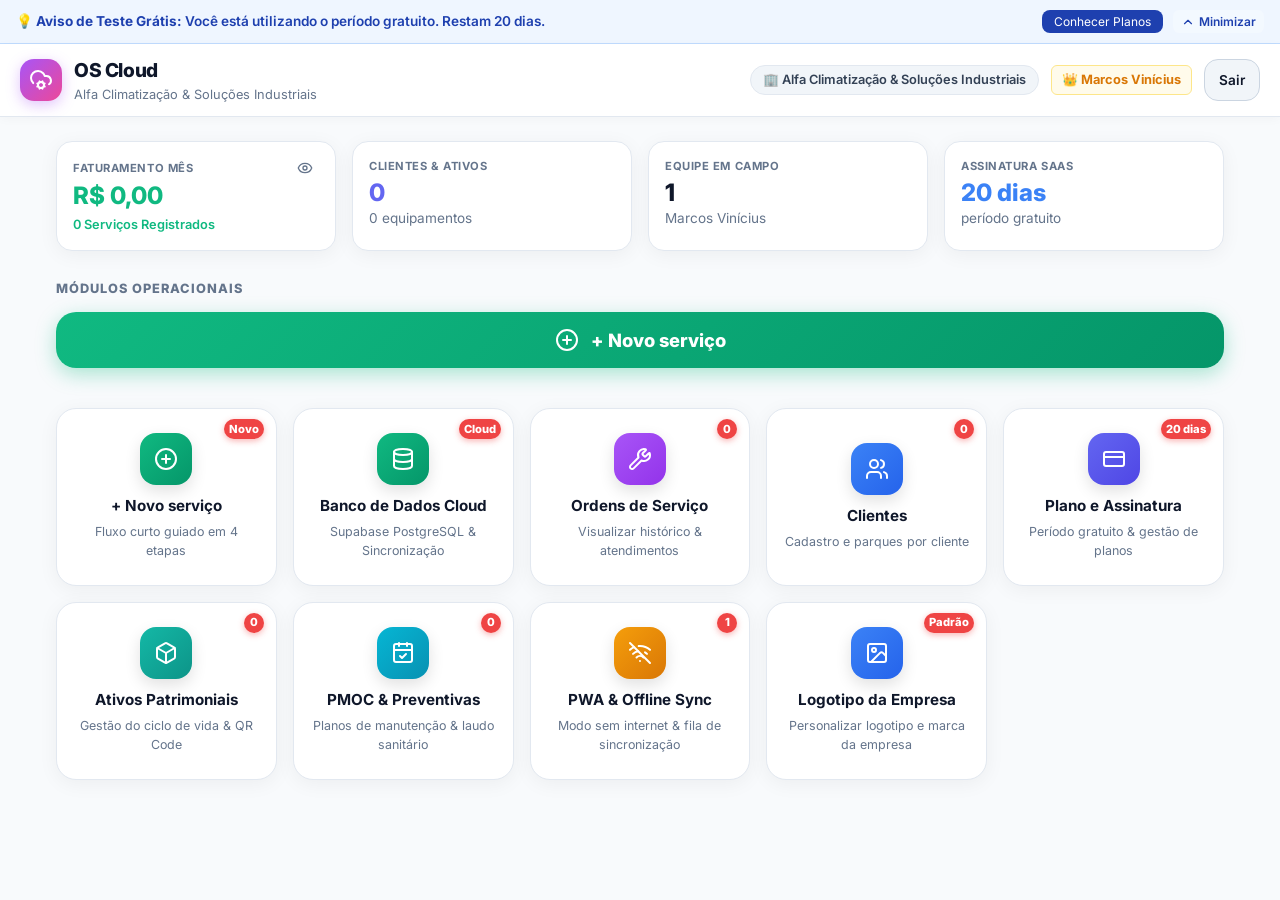
==== index.html @ 37342c92 "release: v2.4.0 altera nome do app para OS Cloud, torna banner de teste minimizavel, remove pill ONL" ====
<!DOCTYPE HTML>
<html lang="pt-BR">
<head>
  <meta charset="UTF-8">
  <meta name="viewport" content="width=device-width, initial-scale=1.0, maximum-scale=1.0, user-scalable=no">
  <title>OS Cloud - Gestão do Ciclo de Vida do Ativo Patrimonial</title>

  <!-- STEP 1: Force unregister ALL old Service Workers and purge ALL caches BEFORE anything loads -->
  <script>
    (function() {
      // Unregister all service workers
      if ('serviceWorker' in navigator) {
        navigator.serviceWorker.getRegistrations().then(function(registrations) {
          registrations.forEach(function(reg) {
            reg.unregister();
          });
        });
      }
      // Delete all caches
      if ('caches' in window) {
        caches.keys().then(function(names) {
          names.forEach(function(name) {
            caches.delete(name);
          });
        });
      }
    })();
  </script>

  <!-- PWA Manifest & Web Icons -->
  <link rel="manifest" href="manifest.json">
  <meta name="theme-color" content="#6366f1">
  <link rel="apple-touch-icon" href="https://cdn-icons-png.flaticon.com/512/3652/3652191.png">

  <!-- Fonts & Local Lucide Icons (Zero External CDN Dependency) -->
  <link rel="stylesheet" href="src/assets/styles/main.css?v=2.2.4">
  <script src="src/assets/js/lucide.min.js?v=2.2.4"></script>

  <!-- Live On-Screen Debug HUD & Error Boundary -->
  <script>
    (function() {
      window._debugLogs = [];
      function addDebugLog(type, msg) {
        var entry = '[' + new Date().toLocaleTimeString() + '] [' + type.toUpperCase() + '] ' + msg;
        window._debugLogs.push(entry);
        var hudContent = document.getElementById('debug-hud-logs');
        if (hudContent) {
          var line = document.createElement('div');
          line.style.color = type === 'error' ? '#f87171' : type === 'warn' ? '#fbbf24' : '#38bdf8';
          line.style.borderBottom = '1px solid rgba(255,255,255,0.05)';
          line.style.padding = '4px 0';
          line.textContent = entry;
          hudContent.appendChild(line);
          hudContent.scrollTop = hudContent.scrollHeight;
        }
        var countEl = document.getElementById('debug-hud-count');
        if (countEl && type === 'error') {
          window._errCount = (window._errCount || 0) + 1;
          countEl.textContent = window._errCount + ' erros';
          countEl.style.background = '#ef4444';
        }
      }

      var origLog = console.log, origWarn = console.warn, origErr = console.error;
      console.log = function() { origLog.apply(console, arguments); addDebugLog('log', Array.from(arguments).join(' ')); };
      console.warn = function() { origWarn.apply(console, arguments); addDebugLog('warn', Array.from(arguments).join(' ')); };
      console.error = function() { origErr.apply(console, arguments); addDebugLog('error', Array.from(arguments).join(' ')); };

      window.addEventListener('error', function(e) {
        addDebugLog('error', (e.message || 'Erro') + ' em ' + (e.filename || 'script') + ':' + e.lineno);
        var c = document.getElementById('public-view-container');
        if (c && !window._err) {
          window._err = true;
          c.style.display = 'block';
          c.innerHTML = '<div style="max-width:500px;margin:40px auto;padding:24px;background:#fff;border:2px solid #fecaca;border-radius:16px;text-align:center">' +
            '<h3 style="color:#991b1b;margin-bottom:12px">Erro de Execução</h3>' +
            '<p style="font-size:0.85rem;color:#64748b;background:#fef2f2;padding:10px;border-radius:8px;font-family:monospace;word-break:break-all;margin-bottom:16px">' + (e.message || 'Erro desconhecido') + '</p>' +
            '<button onclick="if(confirm(\'Limpar dados locais e recarregar?\')){localStorage.clear();location.reload()}" style="padding:12px 24px;background:#0f172a;color:#fff;border:none;border-radius:10px;font-weight:700;cursor:pointer">Limpar Cache e Recarregar</button>' +
            '</div>';
        }
      });
      window.addEventListener('unhandledrejection', function(e) {
        addDebugLog('error', 'Promise Rejeitada: ' + (e.reason ? e.reason.message || e.reason : 'Desconhecida'));
      });
    })();
  </script>
</head>
<body>

  <div id="app-root">
    <div id="trial-banner-container"></div>

    <header class="topbar">
      <div class="brand-container" id="btn-go-home" title="Ir para a Tela Inicial">
        <div id="brand-logo-wrapper" style="display: flex; align-items: center; gap: 10px;">
          <div class="brand-icon" id="brand-default-icon">
            <i data-lucide="cloud-cog"></i>
          </div>
          <img id="brand-custom-logo" style="display: none; height: 38px; max-width: 160px; object-fit: contain; border-radius: 6px;" alt="Logotipo">
        </div>
        <div>
          <div class="brand-title">OS Cloud</div>
          <div style="font-size: 0.8rem; color: var(--text-muted);" id="header-company-name">Plataforma de Manutenção & Ativos</div>
        </div>
      </div>
      <div class="topbar-right" id="header-topbar-right"></div>
    </header>

    <main class="main-container">
      <div id="public-view-container"></div>

      <div id="private-view-container" style="display: none;">
        <div class="kpi-row" id="kpi-summary-row">
          <div class="kpi-card">
            <div class="kpi-label">FATURAMENTO MÊS</div>
            <div class="kpi-value" style="color: #10b981;">R$ 0.00</div>
            <div class="kpi-sub">Serviços Registrados</div>
          </div>
          <div class="kpi-card">
            <div class="kpi-label">CLIENTES & ATIVOS</div>
            <div class="kpi-value" style="color: #6366f1;">0</div>
            <div style="font-size: 0.85rem; color: var(--text-muted);">equipamentos</div>
          </div>
          <div class="kpi-card">
            <div class="kpi-label">EQUIPE EM CAMPO</div>
            <div class="kpi-value">1</div>
            <div style="font-size: 0.85rem; color: var(--text-muted);">técnicos ativos</div>
          </div>
          <div class="kpi-card">
            <div class="kpi-label">ASSINATURA SAAS</div>
            <div class="kpi-value" style="color: #3b82f6;">30 dias</div>
            <div style="font-size: 0.85rem; color: var(--text-muted);">período gratuito</div>
          </div>
        </div>

        <div class="navigation-bar" id="navigation-bar" style="display: none;">
          <button class="btn-back" id="btn-nav-back">
            <i data-lucide="arrow-left"></i>
            <span>Voltar ao Nível Anterior</span>
          </button>
          <div class="breadcrumbs" id="breadcrumb-trail">
            <span class="active">Painel Principal</span>
          </div>
        </div>

        <div class="section-heading" id="section-heading">MÓDULOS OPERACIONAIS</div>
        <div class="block-grid" id="block-grid-container"></div>
        <div id="content-view-container" style="display: none;"></div>
      </div>
    </main>
  </div>

  <!-- Register the new pass-through Service Worker (replaces old caching one) -->
  <script>
    if ('serviceWorker' in navigator) {
      navigator.serviceWorker.register('./sw.js?v=2.4.0').catch(function() {});
    }
  </script>

  <!-- Application Logic -->
  <script type="module" src="src/app.js?v=2.4.0"></script>

</body>
</html>
---- src/assets/styles/main.css ----
/* ==========================================================================
   SAAS ASSET MANAGEMENT - EXACT LIGHT THEME & BLOCK CARDS (MISSOES-DA-LOJA MATCH)
   ========================================================================== */

@import url('https://fonts.googleapis.com/css2?family=Inter:wght@400;500;600;700;800&family=Outfit:wght@500;600;700;800&display=swap');

:root {
  /* Light Theme Palette (Exact Match missoes-da-loja) */
  --bg-primary: #f8fafc;         /* Soft Off-White Background */
  --bg-secondary: #ffffff;       /* Pure White Cards */
  --bg-card: #ffffff;            /* Card White */
  --bg-card-hover: #ffffff;
  
  --border-color: #e2e8f0;       /* Light Gray Border */
  --border-hover: #cbd5e1;

  --text-main: #0f172a;          /* Dark Slate Text */
  --text-muted: #64748b;         /* Muted Gray Text */

  /* Primary Brand Color */
  --primary: #6366f1;            /* Indigo Primary */
  --primary-hover: #4f46e5;

  /* Status Colors */
  --success: #10b981;
  --warning: #f59e0b;
  --danger: #ef4444;
  --info: #3b82f6;

  /* Card Geometry */
  --radius-sm: 8px;
  --radius-md: 14px;
  --radius-lg: 20px;            /* Missoes Rounded Card */
  --radius-full: 9999px;

  --shadow-card: 0 4px 20px rgba(0, 0, 0, 0.05);
  --shadow-hover: 0 12px 28px rgba(0, 0, 0, 0.09);

  --font-body: 'Inter', system-ui, -apple-system, sans-serif;
  --font-heading: 'Outfit', system-ui, -apple-system, sans-serif;
}

/* Base Resets */
*, *::before, *::after {
  box-sizing: border-box;
  margin: 0;
  padding: 0;
}

html, body {
  width: 100%;
  overflow-x: hidden;
  -webkit-tap-highlight-color: transparent;
}

body {
  font-family: var(--font-body);
  background-color: var(--bg-primary);
  color: var(--text-main);
  line-height: 1.5;
  min-height: 100vh;
  -webkit-font-smoothing: antialiased;
}

h1, h2, h3, h4, h5, h6 {
  font-family: var(--font-heading);
  font-weight: 700;
  color: var(--text-main);
  line-height: 1.2;
}

button, input, select, textarea {
  font-family: inherit;
  font-size: inherit;
  color: inherit;
}

#app-root {
  display: flex;
  flex-direction: column;
  min-height: 100vh;
  width: 100%;
}

/* Prominent Main Action Button '+ Novo serviço' */
.main-new-service-bar {
  margin-bottom: 24px;
  display: flex;
  gap: 16px;
  align-items: center;
}

.btn-main-new-service {
  flex: 1;
  padding: 16px 28px;
  font-size: 1.15rem;
  font-weight: 800;
  background: linear-gradient(135deg, #10b981, #059669);
  color: #ffffff;
  border-radius: var(--radius-lg);
  border: none;
  box-shadow: 0 6px 20px rgba(16, 185, 129, 0.35);
  cursor: pointer;
  display: inline-flex;
  align-items: center;
  justify-content: center;
  gap: 12px;
  transition: all 0.25s cubic-bezier(0.4, 0, 0.2, 1);
  min-height: 48px;
}

.btn-main-new-service:hover {
  transform: translateY(-2px);
  box-shadow: 0 10px 28px rgba(16, 185, 129, 0.45);
  background: linear-gradient(135deg, #059669, #047857);
}

/* Wizard Styles */
.card-selected {
  border: 2px solid var(--primary) !important;
  background-color: #f0f9ff !important;
}

.photo-thumbnails-grid {
  display: flex;
  gap: 12px;
  flex-wrap: wrap;
}

/* Trial Banner Top Bar */
.trial-banner {
  background-color: #eff6ff;
  border-bottom: 1px solid #bfdbfe;
  color: #1e40af;
  padding: 8px 16px;
  display: flex;
  align-items: center;
  justify-content: space-between;
  font-size: 0.85rem;
  font-weight: 600;
  z-index: 60;
  flex-wrap: wrap;
  gap: 8px;
}

.trial-banner .btn-trial-action {
  padding: 4px 12px;
  font-size: 0.75rem;
  background-color: #1e40af;
  color: #ffffff;
  border-radius: var(--radius-sm);
  border: none;
  cursor: pointer;
}

/* Header Topbar - Clean White Style */
.topbar {
  min-height: 70px;
  background-color: #ffffff;
  border-bottom: 1px solid var(--border-color);
  display: flex;
  align-items: center;
  justify-content: space-between;
  padding: 12px 20px;
  position: sticky;
  top: 0;
  z-index: 50;
  box-shadow: 0 2px 10px rgba(0, 0, 0, 0.03);
  flex-wrap: wrap;
  gap: 12px;
}

.brand-container {
  display: flex;
  align-items: center;
  gap: 12px;
  cursor: pointer;
}

.brand-icon {
  width: 42px;
  height: 42px;
  background: linear-gradient(135deg, #a855f7, #ec4899);
  border-radius: 14px;
  display: flex;
  align-items: center;
  justify-content: center;
  color: #ffffff;
  box-shadow: 0 4px 14px rgba(168, 85, 247, 0.35);
  flex-shrink: 0;
}

.brand-title {
  font-size: 1.2rem;
  font-weight: 800;
  color: #0f172a;
  letter-spacing: -0.02em;
}

.topbar-right {
  display: flex;
  align-items: center;
  gap: 12px;
  flex-wrap: wrap;
}

.tenant-pill {
  display: flex;
  align-items: center;
  gap: 6px;
  background-color: #f1f5f9;
  border: 1px solid #e2e8f0;
  padding: 4px 12px;
  border-radius: var(--radius-full);
  font-size: 0.8rem;
  color: #475569;
  font-weight: 600;
}

.user-role-badge {
  display: flex;
  align-items: center;
  gap: 6px;
  font-size: 0.8rem;
  font-weight: 700;
  color: #d97706;
  background: #fffbeb;
  padding: 4px 10px;
  border-radius: 6px;
  border: 1px solid #fde68a;
}

/* Main Container & Breadcrumbs Bar */
.main-container {
  max-width: 1200px;
  width: 100%;
  margin: 0 auto;
  padding: 24px 16px;
  flex: 1;
}

.navigation-bar {
  display: flex;
  align-items: center;
  justify-content: space-between;
  margin-bottom: 24px;
  padding: 12px 16px;
  background-color: #ffffff;
  border: 1px solid var(--border-color);
  border-radius: var(--radius-md);
  box-shadow: 0 2px 8px rgba(0, 0, 0, 0.03);
  flex-wrap: wrap;
  gap: 10px;
}

.btn-back {
  display: inline-flex;
  align-items: center;
  gap: 8px;
  padding: 8px 16px;
  background-color: #f1f5f9;
  border: 1px solid #cbd5e1;
  border-radius: var(--radius-md);
  color: #1e293b;
  font-weight: 600;
  font-size: 0.85rem;
  cursor: pointer;
  transition: all 0.2s ease;
  min-height: 40px;
}

.btn-back:hover {
  background-color: #0f172a;
  color: #ffffff;
  border-color: #0f172a;
}

.breadcrumbs {
  display: flex;
  align-items: center;
  gap: 6px;
  font-size: 0.85rem;
  color: var(--text-muted);
  flex-wrap: wrap;
}

.breadcrumbs span.active {
  color: #0f172a;
  font-weight: 700;
}

/* Top Summary KPI Cards */
.kpi-row {
  display: grid;
  grid-template-columns: repeat(auto-fit, minmax(180px, 1fr));
  gap: 16px;
  margin-bottom: 28px;
}

.kpi-card {
  background-color: #ffffff;
  border: 1px solid var(--border-color);
  border-radius: 16px;
  padding: 16px;
  box-shadow: var(--shadow-card);
}

.kpi-label {
  font-size: 0.7rem;
  font-weight: 700;
  text-transform: uppercase;
  color: #64748b;
  letter-spacing: 0.05em;
  margin-bottom: 4px;
}

.kpi-value {
  font-size: 1.5rem;
  font-weight: 800;
  color: #0f172a;
  line-height: 1.2;
}

.kpi-sub {
  font-size: 0.8rem;
  font-weight: 600;
  color: #10b981;
  margin-top: 4px;
}

/* Section Title: MÓDULOS */
.section-heading {
  font-size: 0.8rem;
  font-weight: 800;
  text-transform: uppercase;
  letter-spacing: 0.08em;
  color: #64748b;
  margin-bottom: 14px;
}

/* Block Grid Layout (Exact missoes-da-loja Module Cards) */
.block-grid {
  display: grid;
  grid-template-columns: repeat(auto-fill, minmax(220px, 1fr));
  gap: 16px;
  margin-bottom: 32px;
}

.block-card {
  background-color: #ffffff;
  border: 1px solid var(--border-color);
  border-radius: var(--radius-lg);
  padding: 24px 16px;
  display: flex;
  flex-direction: column;
  align-items: center;
  justify-content: center;
  text-align: center;
  gap: 12px;
  cursor: pointer;
  position: relative;
  transition: all 0.25s cubic-bezier(0.4, 0, 0.2, 1);
  box-shadow: var(--shadow-card);
  min-height: 150px;
}

.block-card:hover, .block-card:active {
  transform: translateY(-2px);
  box-shadow: var(--shadow-hover);
  border-color: #cbd5e1;
}

/* Vibrant Squircle Icon Container */
.block-icon-box {
  width: 52px;
  height: 52px;
  border-radius: 16px;
  display: flex;
  align-items: center;
  justify-content: center;
  color: #ffffff;
  font-size: 1.5rem;
  box-shadow: 0 6px 16px rgba(0, 0, 0, 0.12);
  flex-shrink: 0;
}

/* Individual Module Icon Color Variants */
.icon-box-emerald { background: linear-gradient(135deg, #10b981, #059669); }
.icon-box-teal    { background: linear-gradient(135deg, #14b8a6, #0d9488); }
.icon-box-purple  { background: linear-gradient(135deg, #a855f7, #9333ea); }
.icon-box-indigo  { background: linear-gradient(135deg, #6366f1, #4f46e5); }
.icon-box-blue    { background: linear-gradient(135deg, #3b82f6, #2563eb); }
.icon-box-cyan    { background: linear-gradient(135deg, #06b6d4, #0891b2); }
.icon-box-pink    { background: linear-gradient(135deg, #ec4899, #db2777); }
.icon-box-orange  { background: linear-gradient(135deg, #f97316, #ea580c); }
.icon-box-amber   { background: linear-gradient(135deg, #f59e0b, #d97706); }
.icon-box-dark    { background: linear-gradient(135deg, #475569, #334155); }

.block-card-title {
  font-size: 0.95rem;
  font-weight: 700;
  color: #0f172a;
  line-height: 1.2;
}

.block-card-desc {
  font-size: 0.78rem;
  color: #64748b;
  margin-top: -4px;
}

/* Red Notification Pill */
.notification-badge {
  position: absolute;
  top: 10px;
  right: 12px;
  background-color: #ef4444;
  color: #ffffff;
  font-size: 0.7rem;
  font-weight: 800;
  min-width: 20px;
  height: 20px;
  border-radius: 9999px;
  display: flex;
  align-items: center;
  justify-content: center;
  padding: 0 5px;
  box-shadow: 0 2px 6px rgba(239, 68, 68, 0.4);
}

/* Public Landing Page & Auth Styles */
.public-landing-container {
  max-width: 1100px;
  margin: 0 auto;
}

.hero-section {
  text-align: center;
  padding: 32px 16px 24px;
}

.hero-title {
  font-size: 1.8rem;
  font-weight: 800;
  color: #0f172a;
  letter-spacing: -0.03em;
  margin-bottom: 12px;
  line-height: 1.2;
}

.hero-description {
  font-size: 0.95rem;
  color: #475569;
  max-width: 750px;
  margin: 0 auto 24px;
}

.hero-actions {
  display: flex;
  gap: 12px;
  justify-content: center;
  flex-wrap: wrap;
  margin-bottom: 20px;
}

.btn-hero-primary, .btn-hero-secondary {
  padding: 12px 20px;
  font-size: 0.95rem;
  font-weight: 700;
  border-radius: var(--radius-md);
  min-height: 44px;
}

.btn-hero-primary {
  background: linear-gradient(135deg, #6366f1, #4f46e5);
  color: #ffffff;
  border: none;
  box-shadow: 0 6px 20px rgba(99, 102, 241, 0.35);
}

.btn-hero-secondary {
  background-color: #ffffff;
  color: #0f172a;
  border: 1px solid #cbd5e1;
}

.auth-card-wrapper {
  max-width: 480px;
  margin: 20px auto;
}

.auth-card {
  padding: 24px 20px;
}

/* White Standard Cards & Tables */
.card {
  background-color: #ffffff;
  border: 1px solid var(--border-color);
  border-radius: var(--radius-lg);
  padding: 20px 16px;
  margin-bottom: 20px;
  box-shadow: var(--shadow-card);
}

.btn {
  display: inline-flex;
  align-items: center;
  justify-content: center;
  gap: 8px;
  padding: 10px 18px;
  border-radius: var(--radius-md);
  font-weight: 600;
  font-size: 0.875rem;
  cursor: pointer;
  border: none;
  transition: all 0.2s ease;
  min-height: 42px;
}

.btn-primary {
  background: #0f172a;
  color: #ffffff;
  box-shadow: 0 4px 12px rgba(15, 23, 42, 0.2);
}

.btn-secondary {
  background-color: #f1f5f9;
  color: #0f172a;
  border: 1px solid #cbd5e1;
}

/* Modals */
.modal-overlay {
  position: fixed;
  top: 0; left: 0; right: 0; bottom: 0;
  background-color: rgba(15, 23, 42, 0.6);
  backdrop-filter: blur(4px);
  z-index: 100;
  display: flex;
  align-items: center;
  justify-content: center;
  opacity: 0;
  pointer-events: none;
  transition: opacity 0.25s ease;
  padding: 16px;
}

.modal-overlay.active {
  opacity: 1;
  pointer-events: auto;
}

.modal-card {
  background-color: #ffffff;
  border: 1px solid var(--border-color);
  border-radius: var(--radius-lg);
  width: 100%;
  max-width: 650px;
  max-height: 90vh;
  overflow-y: auto;
  padding: 20px 16px;
  box-shadow: 0 20px 40px rgba(0, 0, 0, 0.15);
}

/* Forms */
.form-group { margin-bottom: 16px; }
.form-label { display: block; font-size: 0.85rem; font-weight: 600; margin-bottom: 6px; color: #475569; }
.form-control { width: 100%; padding: 10px 12px; background-color: #f8fafc; border: 1px solid #cbd5e1; border-radius: var(--radius-md); color: #0f172a; outline: none; transition: border-color 0.2s; font-size: 0.9rem; min-height: 42px; }

/* Tables Responsive Wrapper */
.table-wrapper { background-color: #ffffff; border: 1px solid var(--border-color); border-radius: var(--radius-lg); overflow-x: auto; width: 100%; }
table { width: 100%; border-collapse: collapse; text-align: left; min-width: 500px; }
th { background-color: #f8fafc; padding: 12px 14px; font-size: 0.75rem; text-transform: uppercase; color: #64748b; font-weight: 700; border-bottom: 1px solid var(--border-color); }
td { padding: 12px 14px; border-bottom: 1px solid var(--border-color); font-size: 0.85rem; }

/* MOBILE RESPONSIVE QUERIES (< 640px) */
@media (max-width: 640px) {
  .topbar {
    padding: 10px 12px;
    min-height: 60px;
  }

  .brand-title {
    font-size: 1rem;
  }

  .block-grid {
    grid-template-columns: repeat(2, 1fr);
    gap: 12px;
  }

  .block-card {
    padding: 18px 10px;
    min-height: 130px;
  }

  .block-icon-box {
    width: 44px;
    height: 44px;
    font-size: 1.3rem;
  }

  .block-card-title {
    font-size: 0.85rem;
  }

  .block-card-desc {
    font-size: 0.72rem;
  }

  .kpi-row {
    grid-template-columns: repeat(2, 1fr);
    gap: 10px;
  }

  .kpi-card {
    padding: 12px;
  }

  .kpi-value {
    font-size: 1.25rem;
  }

  .btn-main-new-service {
    padding: 12px 16px;
    font-size: 1rem;
  }
}
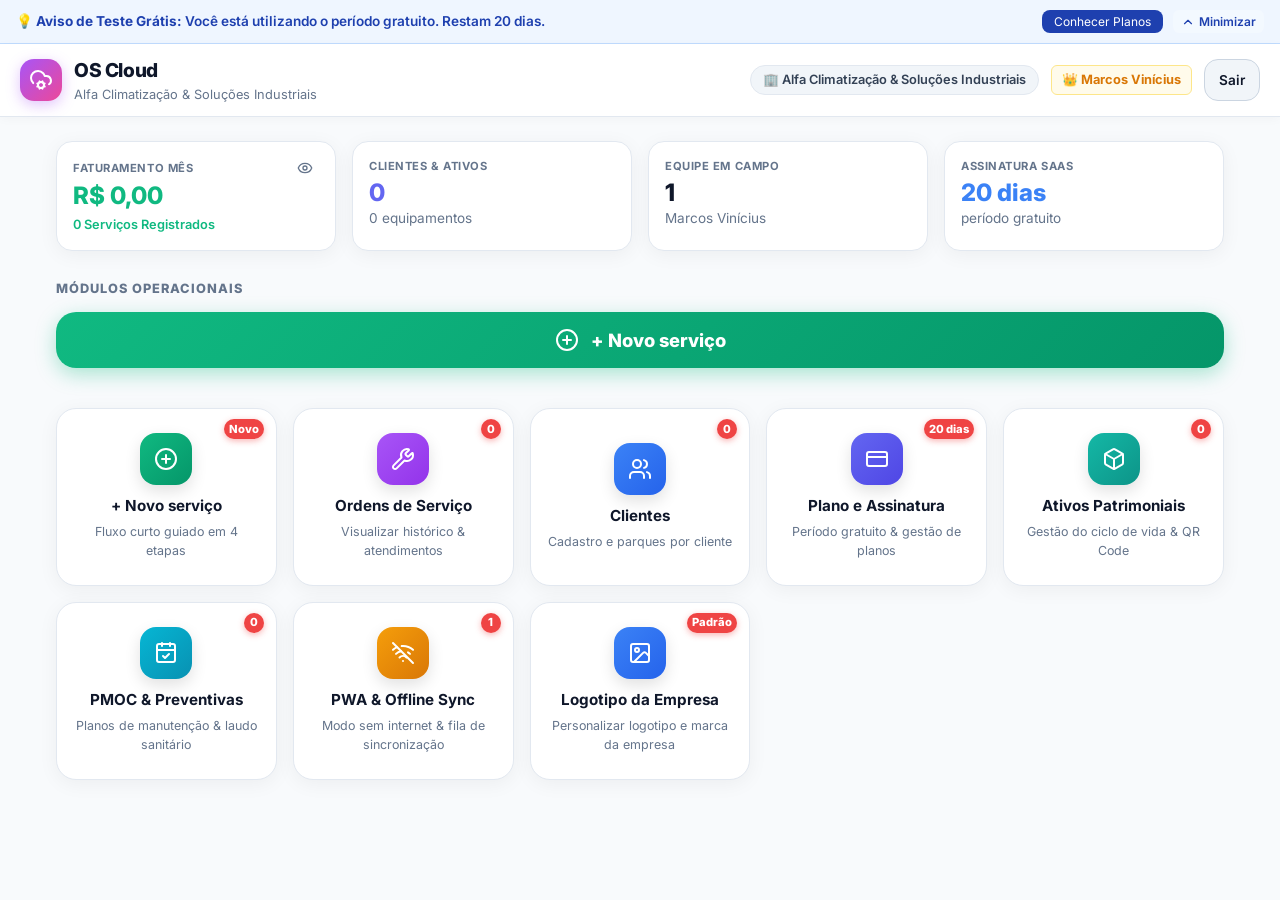
==== commit d4128dfb: "release: v2.5.0 remove modulo de configuracao manual de banco de dados cloud do painel principal" ====
--- a/index.html
+++ b/index.html
@@ -153,12 +153,12 @@
   <!-- Register the new pass-through Service Worker (replaces old caching one) -->
   <script>
     if ('serviceWorker' in navigator) {
-      navigator.serviceWorker.register('./sw.js?v=2.4.0').catch(function() {});
+      navigator.serviceWorker.register('./sw.js?v=2.5.0').catch(function() {});
     }
   </script>
 
   <!-- Application Logic -->
-  <script type="module" src="src/app.js?v=2.4.0"></script>
+  <script type="module" src="src/app.js?v=2.5.0"></script>
 
 </body>
 </html>
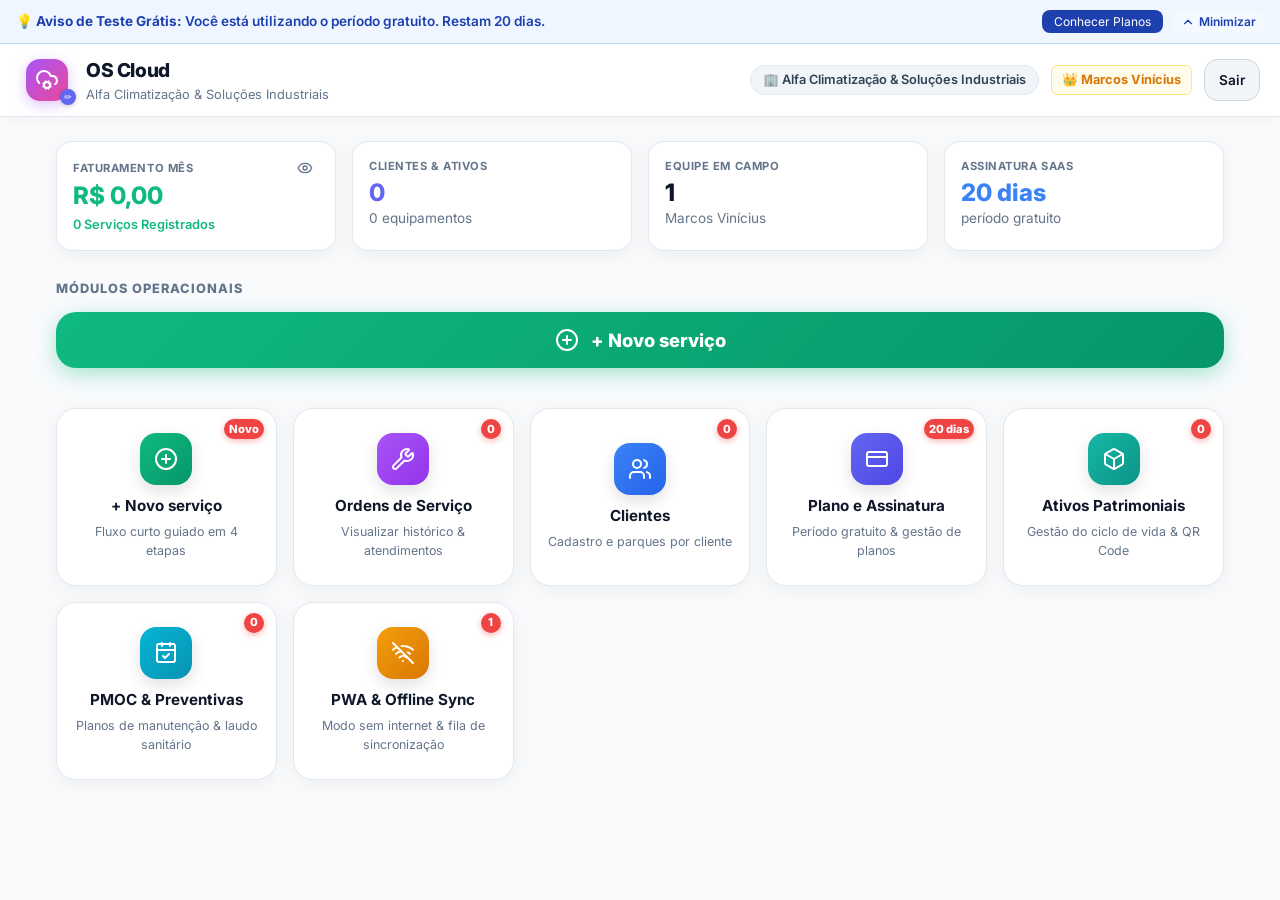
==== commit 3d3975c9: "release: v2.6.0 purga cards de Banco de Dados e Logotipo dos modulos e habilita clique direto no ico" ====
--- a/index.html
+++ b/index.html
@@ -91,14 +91,17 @@
     <div id="trial-banner-container"></div>
 
     <header class="topbar">
-      <div class="brand-container" id="btn-go-home" title="Ir para a Tela Inicial">
-        <div id="brand-logo-wrapper" style="display: flex; align-items: center; gap: 10px;">
+      <div class="brand-container">
+        <div id="brand-logo-wrapper" title="Clique no ícone para personalizar o logotipo da sua empresa" style="display: flex; align-items: center; gap: 10px; cursor: pointer; position: relative; padding: 2px 6px; border-radius: 8px; transition: all 0.2s;" onmouseover="this.style.backgroundColor='rgba(99, 102, 241, 0.08)'" onmouseout="this.style.backgroundColor='transparent'">
           <div class="brand-icon" id="brand-default-icon">
             <i data-lucide="cloud-cog"></i>
           </div>
           <img id="brand-custom-logo" style="display: none; height: 38px; max-width: 160px; object-fit: contain; border-radius: 6px;" alt="Logotipo">
+          <div style="position: absolute; bottom: -2px; right: -2px; background: var(--primary); color: #fff; border-radius: 50%; width: 16px; height: 16px; display: flex; align-items: center; justify-content: center; font-size: 9px; box-shadow: 0 1px 4px rgba(0,0,0,0.2);">
+            ✏️
+          </div>
         </div>
-        <div>
+        <div id="btn-go-home" title="Ir para a Tela Inicial" style="cursor: pointer;">
           <div class="brand-title">OS Cloud</div>
           <div style="font-size: 0.8rem; color: var(--text-muted);" id="header-company-name">Plataforma de Manutenção & Ativos</div>
         </div>
@@ -153,12 +156,12 @@
   <!-- Register the new pass-through Service Worker (replaces old caching one) -->
   <script>
     if ('serviceWorker' in navigator) {
-      navigator.serviceWorker.register('./sw.js?v=2.5.0').catch(function() {});
+      navigator.serviceWorker.register('./sw.js?v=2.6.0').catch(function() {});
     }
   </script>
 
   <!-- Application Logic -->
-  <script type="module" src="src/app.js?v=2.5.0"></script>
+  <script type="module" src="src/app.js?v=2.6.0"></script>
 
 </body>
 </html>
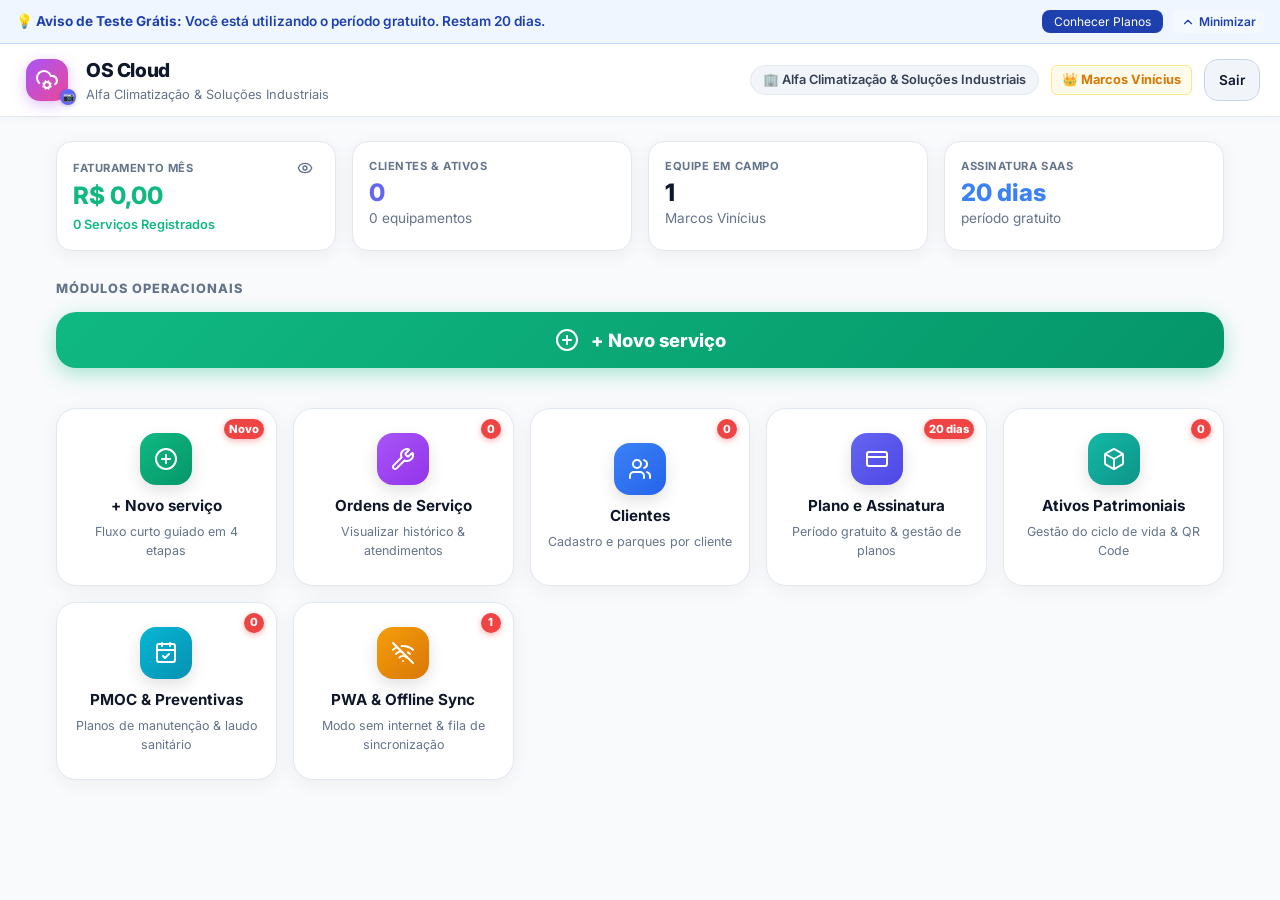
==== commit eb0930f5: "release: v2.7.0 seletor de arquivo direto ao clicar no logotipo da marca sem cards intermediarios" ====
--- a/index.html
+++ b/index.html
@@ -92,13 +92,14 @@
 
     <header class="topbar">
       <div class="brand-container">
-        <div id="brand-logo-wrapper" title="Clique no ícone para personalizar o logotipo da sua empresa" style="display: flex; align-items: center; gap: 10px; cursor: pointer; position: relative; padding: 2px 6px; border-radius: 8px; transition: all 0.2s;" onmouseover="this.style.backgroundColor='rgba(99, 102, 241, 0.08)'" onmouseout="this.style.backgroundColor='transparent'">
+        <div id="brand-logo-wrapper" title="Clique para enviar e trocar o logotipo da empresa" style="display: flex; align-items: center; gap: 10px; cursor: pointer; position: relative; padding: 2px 6px; border-radius: 8px; transition: all 0.2s;" onmouseover="this.style.backgroundColor='rgba(99, 102, 241, 0.12)'" onmouseout="this.style.backgroundColor='transparent'">
           <div class="brand-icon" id="brand-default-icon">
             <i data-lucide="cloud-cog"></i>
           </div>
           <img id="brand-custom-logo" style="display: none; height: 38px; max-width: 160px; object-fit: contain; border-radius: 6px;" alt="Logotipo">
+          <input type="file" id="direct-logo-file-input" accept="image/*" style="display: none;">
           <div style="position: absolute; bottom: -2px; right: -2px; background: var(--primary); color: #fff; border-radius: 50%; width: 16px; height: 16px; display: flex; align-items: center; justify-content: center; font-size: 9px; box-shadow: 0 1px 4px rgba(0,0,0,0.2);">
-            ✏️
+            📷
           </div>
         </div>
         <div id="btn-go-home" title="Ir para a Tela Inicial" style="cursor: pointer;">
@@ -156,12 +157,12 @@
   <!-- Register the new pass-through Service Worker (replaces old caching one) -->
   <script>
     if ('serviceWorker' in navigator) {
-      navigator.serviceWorker.register('./sw.js?v=2.6.0').catch(function() {});
+      navigator.serviceWorker.register('./sw.js?v=2.7.0').catch(function() {});
     }
   </script>
 
   <!-- Application Logic -->
-  <script type="module" src="src/app.js?v=2.6.0"></script>
+  <script type="module" src="src/app.js?v=2.7.0"></script>
 
 </body>
 </html>
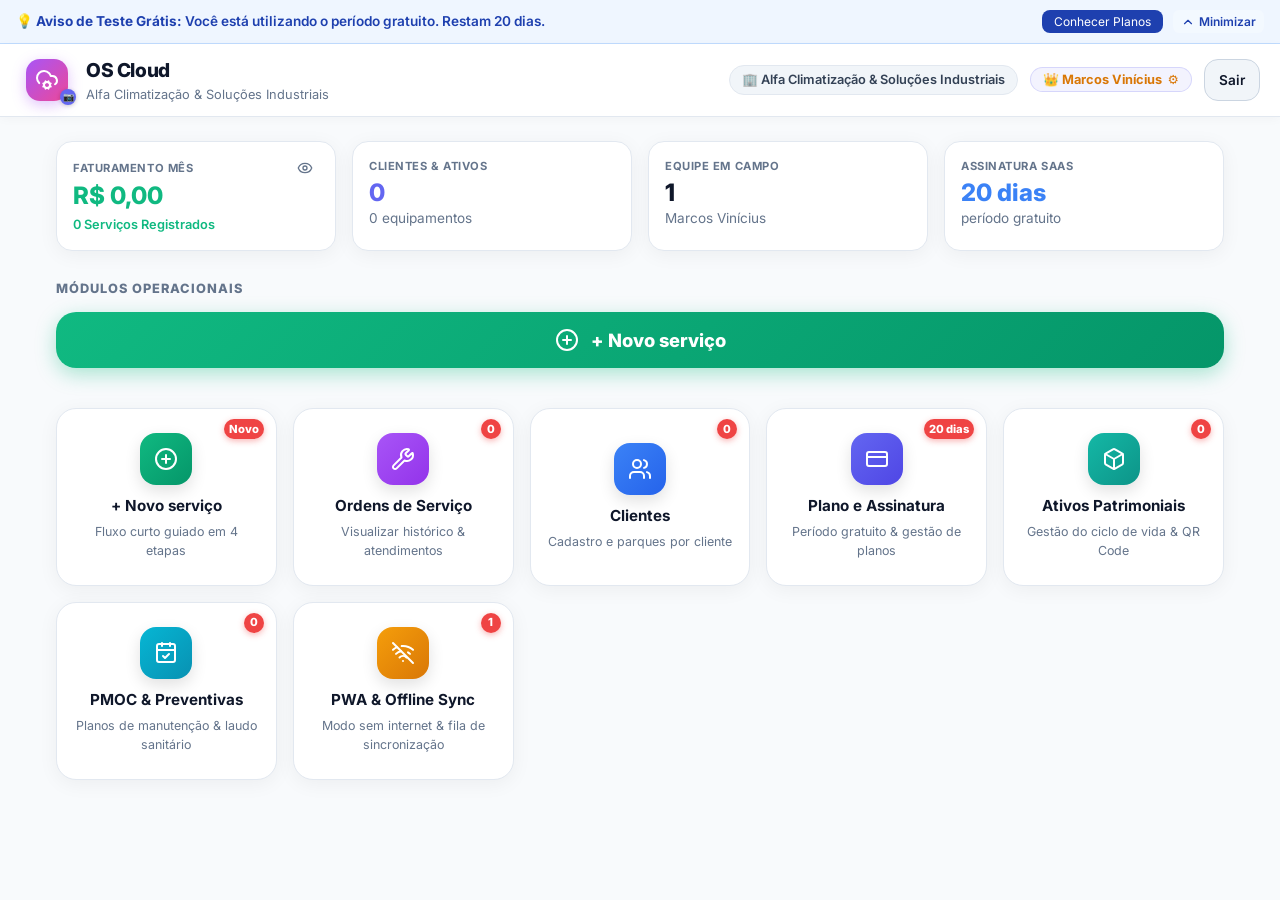
==== commit a13e4f01: "release: v3.2.0 menu de conta do usuario com alteracao de nome email telefone e envio real de fotos " ====
--- a/index.html
+++ b/index.html
@@ -157,12 +157,12 @@
   <!-- Register the new pass-through Service Worker (replaces old caching one) -->
   <script>
     if ('serviceWorker' in navigator) {
-      navigator.serviceWorker.register('./sw.js?v=2.7.0').catch(function() {});
+      navigator.serviceWorker.register('./sw.js?v=3.2.0').catch(function() {});
     }
   </script>
 
   <!-- Application Logic -->
-  <script type="module" src="src/app.js?v=2.7.0"></script>
+  <script type="module" src="src/app.js?v=3.2.0"></script>
 
 </body>
 </html>
